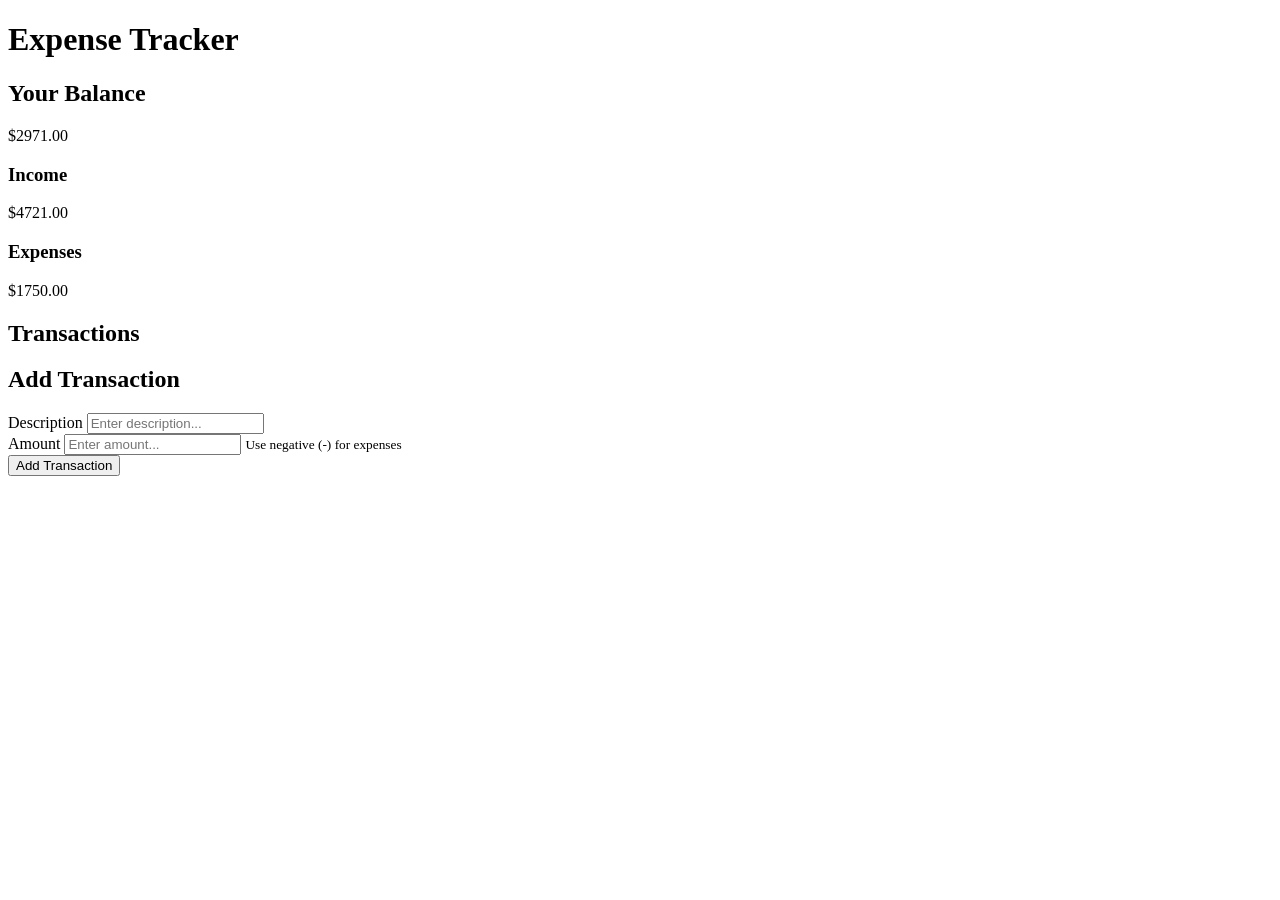
==== Expense-Tracker/index.html @ 3a4b5000 "feat: expense tracker scripts added." ====
<!DOCTYPE html>
<html lang="en">

<head>
    <meta charset="UTF-8">
    <meta name="viewport" content="width=device-width, initial-scale=1.0">
    <title>Expense Tracker</title>
    <link rel="stylesheet" href="style.css">
    <link
        href="https://fonts.googleapis.com/css?family=Poppins:100,100italic,200,200italic,300,300italic,regular,italic,500,500italic,600,600italic,700,700italic,800,800italic,900,900italic"
        rel="stylesheet" />
</head>

<body>

    <div class="container">
        <h1>Expense Tracker</h1>

        <div class="balance-container">
            <h2>Your Balance</h2>
            <p>$2971.00</p>

            <div class="summary">
                <div class="income">
                    <h3>Income</h3>
                    <p id="income-amount">$4721.00</p>
                </div>
                <div class="expenses">
                    <h3>Expenses</h3>
                    <p id="expenses-amount">$1750.00</p>
                </div>
            </div>
        </div>

        <div class="main-content">
            <div class="transaction-container">
                <h2>Transactions</h2>
                <ul id="transaction-list">
                    <!-- Transactions will be inserted here -->
                </ul>
            </div>

            <div class="form-container">
                <h2>Add Transaction</h2>

                <form action="" id="transaction-form">
                    <div class="form-group">
                        <label for="description">Description</label>
                        <input type="text" id="description" placeholder="Enter description..." required>
                    </div>

                    <div class="form-group">
                        <label for="amount">Amount</label>
                        <input type="number" id="amount" placeholder="Enter amount..." required>
                        <small>Use negative (-) for expenses</small>
                    </div>

                    <button type="submit">Add Transaction</button>
                </form>
            </div>
        </div>
    </div>

    <script src="script.js"></script>
</body>

</html>
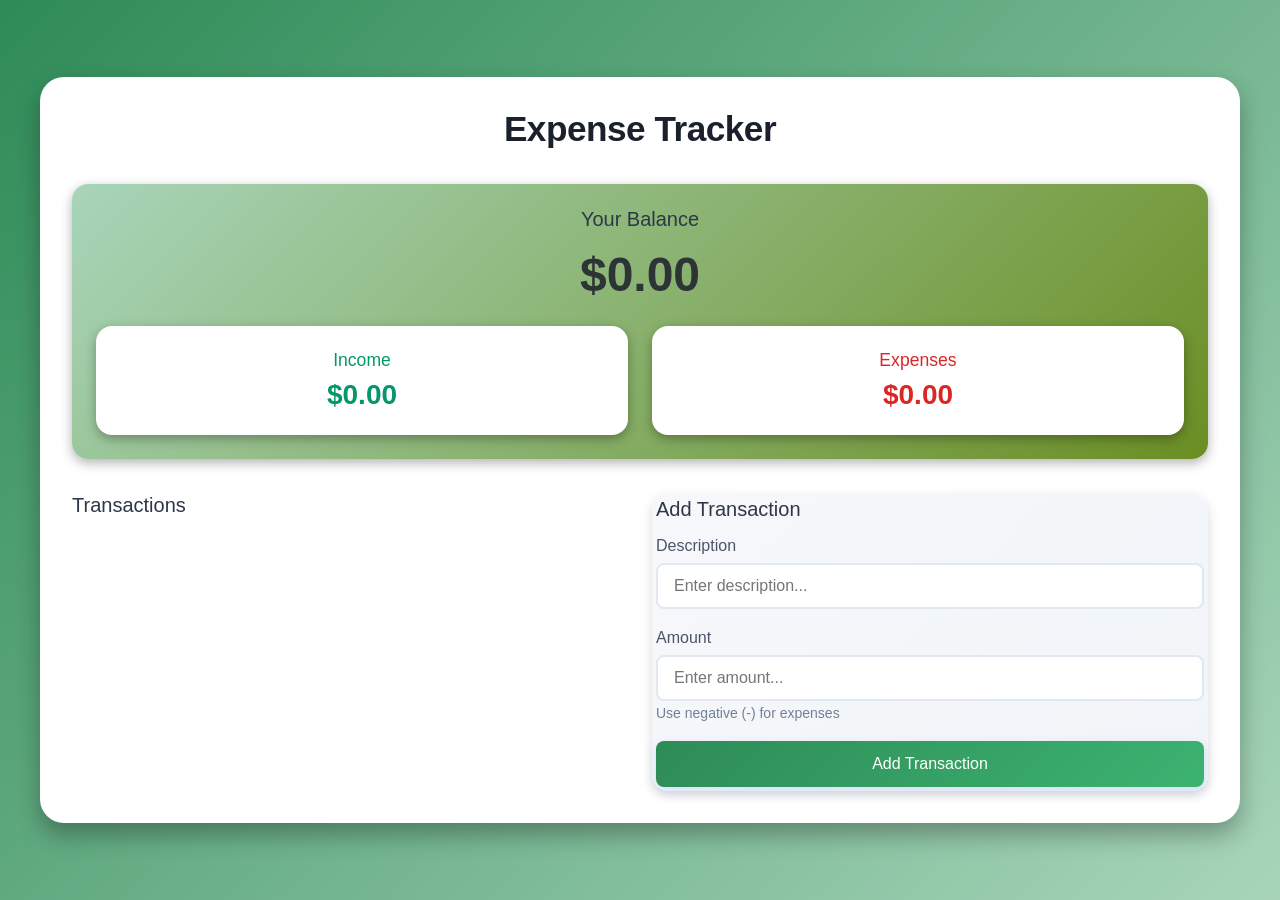
==== commit 2fe9e16b: "feat: expense tracker finished." ====
--- a/Expense-Tracker/index.html
+++ b/Expense-Tracker/index.html
@@ -18,7 +18,7 @@
 
         <div class="balance-container">
             <h2>Your Balance</h2>
-            <p>$2971.00</p>
+            <p id="balance">$2971.00</p>
 
             <div class="summary">
                 <div class="income">
--- a/Expense-Tracker/style.css
+++ b/Expense-Tracker/style.css
@@ -0,0 +1,328 @@
+/* #region General */
+* {
+    margin: 0;
+    padding: 0;
+    box-sizing: border-box;
+}
+
+body {
+    background: linear-gradient(135deg, #2e8b57, #a8d5ba);
+    min-height: 100vh;
+    font-family: "Poppins", sans-serif;
+    display: flex;
+    align-items: center;
+    justify-content: center;
+    padding: 20px;
+    color: #2d3436;
+}
+
+.container {
+    width: 100%;
+    max-width: 1200px;
+    background-color: white;
+    padding: 2rem;
+    border-radius: 24px;
+    box-shadow: 0 12px 24px rgba(0, 0, 0, 0.3);
+}
+
+h1 {
+    text-align: center;
+    color: #1a202c;
+    margin-bottom: 35px;
+    font-size: 2.2rem;
+    font-weight: 600;
+    letter-spacing: -0.5px;
+}
+
+h2 {
+    color: #2d3748;
+    margin-bottom: 1rem;
+    font-size: 1.25rem;
+    font-weight: 500;
+}
+
+/* #endregion */
+
+/* #region Balance Container */
+.balance-container {
+    text-align: center;
+    margin-bottom: 35px;
+    padding: 24px;
+    background: linear-gradient(135deg, #a8d5ba, #6b8e23);
+    border-radius: 1rem;
+    box-shadow: 0 4px 12px rgba(0, 0, 0, 0.3);
+}
+
+.balance-container>p {
+    margin: 15px 0;
+    font-size: 3rem;
+    font-weight: 600;
+}
+
+.summary {
+    display: grid;
+    grid-template-columns: 1fr 1fr;
+    gap: 24px;
+    margin-top: 24px;
+}
+
+.main-content {
+    display: grid;
+    grid-template-columns: 1fr 1fr;
+    gap: 24px;
+}
+
+.income,
+.expenses {
+    background-color: white;
+    padding: 24px;
+    border-radius: 1rem;
+    box-shadow: 0 4px 12px rgba(0, 0, 0, 0.3);
+    transition: transform 0.1s ease;
+}
+
+.income:hover,
+.expenses:hover {
+    transform: translateY(-3px);
+}
+
+.income h3 {
+    color: #059669;
+    font-size: 1.1rem;
+    font-weight: 500;
+}
+
+.expenses h3 {
+    color: #dc2626;
+    font-size: 1.1rem;
+    font-weight: 500;
+}
+
+.income p,
+.expenses p {
+    margin-top: 8px;
+    font-size: 1.75rem;
+    font-weight: 600;
+}
+
+.income p {
+    color: #059669;
+}
+
+.expenses p {
+    color: #dc2626;
+}
+
+/* #endregion */
+
+.transaction-container {
+    height: 100%;
+    display: flex;
+    flex-direction: column;
+}
+
+#transaction-list {
+    list-style: none;
+    max-height: 500px;
+    overflow-y: auto;
+    padding-right: 8px;
+    flex-grow: 1;
+}
+
+/* #region Scrollbar */
+#transaction-list::-webkit-scrollbar {
+    width: 8px;
+}
+
+#transaction-list::-webkit-scrollbar-track {
+    background-color: #f1f1f1;
+    border-radius: 4px;
+}
+
+#transaction-list::-webkit-scrollbar-thumb {
+    background-color: #cbd5e0;
+    border-radius: 4px;
+}
+
+#transaction-list::-webkit-scrollbar-thumb:hover {
+    background-color: #a0aec0;
+}
+
+/* #endregion */
+
+.transaction {
+    display: flex;
+    justify-content: space-between;
+    align-items: center;
+    padding: 1rem 1.2rem;
+    margin-bottom: 12px;
+    border-radius: 12px;
+    background-color: #fff;
+    box-shadow: 0 2px 8px rgba(0, 0, 0, 0.1);
+    transition: all 0.2s ease;
+    border-right: 5px solid;
+    animation: slideIn 0.3s ease;
+}
+
+@keyframes slideIn {
+    from {
+        opacity: 0;
+        transform: translateX(-20px);
+    }
+
+    to {
+        opacity: 1;
+        transform: translateX(0px);
+    }
+}
+
+.transaction:hover {
+    transform: translateX(4px);
+    box-shadow: 0 4px 12px rgba(0, 0, 0, 0.1);
+}
+
+.transaction.income {
+    border-right-color: #059669;
+}
+
+.transaction.expense {
+    border-right-color: #dc2626;
+}
+
+.transaction .delete-btn {
+    background: none;
+    border: none;
+    color: #dc2626;
+    cursor: pointer;
+    font-size: 1.4rem;
+    opacity: 0;
+    transition: all 0.2s ease;
+    padding: 4px 8px;
+    border-radius: 4px;
+    margin-left: 12px;
+}
+
+.transaction:hover .delete-btn {
+    opacity: 1;
+}
+
+.transaction .delete-btn:hover {
+    background-color: #fee2e2;
+    transform: scale(1.1);
+}
+
+.form-container {
+    background: linear-gradient(135deg, #f6f8fb, #f1f4f8);
+    padding: 4px;
+    border-radius: 16px;
+    box-shadow: 0 4px 12px rgba(0, 0, 0, 0.15);
+    height: 100%;
+    display: flex;
+    flex-direction: column;
+}
+
+.form-container form {
+    height: 100%;
+    display: flex;
+    flex-direction: column;
+}
+
+.form-group {
+    margin-bottom: 20px;
+}
+
+label {
+    display: block;
+    margin-bottom: 8px;
+    color: #4a5568;
+    font-weight: 500;
+}
+
+input {
+    width: 100%;
+    padding: 12px 16px;
+    border: 2px solid #e2e8f0;
+    border-radius: 8px;
+    font-size: 1rem;
+    transition: all 0.2s ease;
+    background-color: white;
+}
+
+input:focus {
+    outline: none;
+    border-color: #667eea;
+    box-shadow: 0 0 0 3px rgba(102, 126, 234, 0.1);
+}
+
+input:hover {
+    border-color: #cbd5e0;
+}
+
+small {
+    color: #718096;
+    font-size: 0.875rem;
+    margin-top: 4px;
+    display: block;
+}
+
+button[type="submit"] {
+    width: 100%;
+    padding: 14px;
+    background: linear-gradient(135deg, #2e8b57 0%, #3cb371 100%);
+    color: white;
+    border: none;
+    border-radius: 8px;
+    cursor: pointer;
+    font-size: 1rem;
+    font-weight: 500;
+    transition: all 0.2s ease;
+    box-shadow: 0 4px 12px rgba(102, 126, 234, 0.2);
+    margin-top: auto;
+}
+
+button[type="submit"]:hover {
+    transform: translateY(-2px);
+    box-shadow: 0 6px 16px rgba(102, 126, 234, 0.3);
+}
+
+button[type="submit"]:active {
+    transform: translateY(0);
+}
+
+@media (max-width: 900px) {
+    .main-content {
+        grid-template-columns: 1fr;
+    }
+
+    #transaction-list {
+        max-height: 300px;
+    }
+}
+
+@media (max-width: 480px) {
+    .container {
+        padding: 24px;
+    }
+
+    .summary {
+        grid-template-columns: 1fr;
+        gap: 16px;
+    }
+
+    .balance-container h1 {
+        font-size: 2.5rem;
+    }
+
+    .income p,
+    .expenses p {
+        font-size: 1.5rem;
+    }
+
+    .transaction {
+        padding: 14px 16px;
+    }
+
+    h1 {
+        font-size: 1.8rem;
+    }
+}
